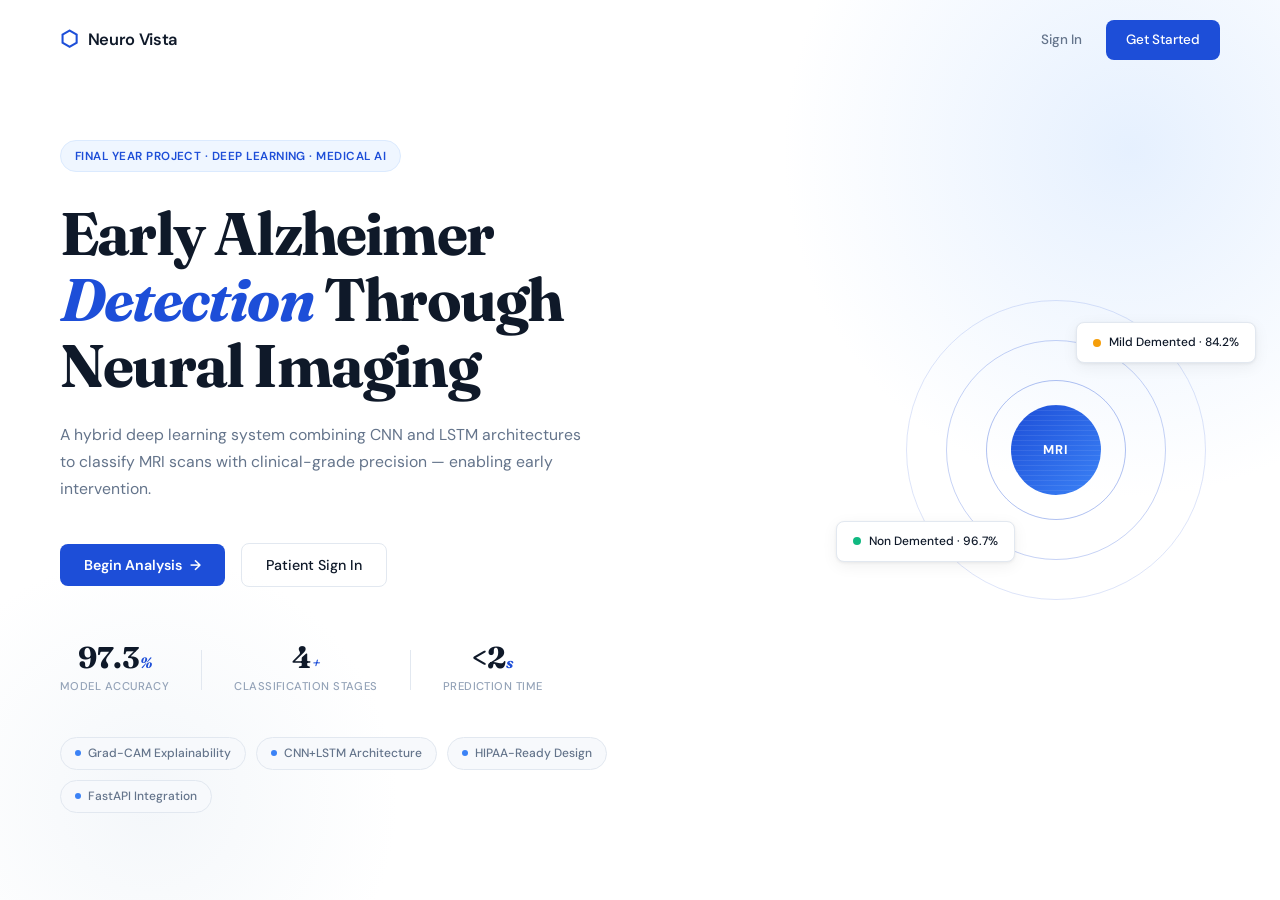
==== index.html @ c8bc23e8 "Initial frontend with all end points mentioned" ====
<!DOCTYPE html>
<html lang="en">
<head>
  <meta charset="UTF-8" />
  <meta name="viewport" content="width=device-width, initial-scale=1.0" />
  <title>Neuro Vista — Alzheimer Detection System</title>
  <link rel="preconnect" href="https://fonts.googleapis.com" />
  <link rel="preconnect" href="https://fonts.gstatic.com" crossorigin />
  <link href="https://fonts.googleapis.com/css2?family=DM+Sans:ital,opsz,wght@0,9..40,300;0,9..40,400;0,9..40,500;0,9..40,600;0,9..40,700;1,9..40,300&family=Fraunces:ital,opsz,wght@0,9..144,300;0,9..144,500;0,9..144,700;1,9..144,300&display=swap" rel="stylesheet" />
  <link rel="stylesheet" href="styles.css" />
</head>
<body>

<!-- ========== LANDING PAGE ========== -->
<div id="page-landing" class="page active">

  <nav class="landing-nav">
    <div class="nav-brand">
      <span class="brand-icon">⬡</span>
      <span class="brand-name">Neuro Vista</span>
    </div>
    <div class="nav-links">
      <a href="#" onclick="showPage('page-login')">Sign In</a>
      <a href="#" class="btn-nav" onclick="showPage('page-register')">Get Started</a>
    </div>
  </nav>

  <main class="landing-hero">
    <div class="hero-badge">Final Year Project · Deep Learning · Medical AI</div>
    <h1 class="hero-title">
      Early Alzheimer<br/>
      <em>Detection</em> Through<br/>
      Neural Imaging
    </h1>
    <p class="hero-subtitle">
      A hybrid deep learning system combining CNN and LSTM architectures<br/>
      to classify MRI scans with clinical-grade precision — enabling early intervention.
    </p>
    <div class="hero-actions">
      <button class="btn-primary" onclick="showPage('page-register')">
        Begin Analysis
        <span class="btn-arrow">→</span>
      </button>
      <button class="btn-ghost" onclick="showPage('page-login')">
        Patient Sign In
      </button>
    </div>

    <div class="hero-stats">
      <div class="stat-card">
        <span class="stat-number">97.3<em>%</em></span>
        <span class="stat-label">Model Accuracy</span>
      </div>
      <div class="stat-divider"></div>
      <div class="stat-card">
        <span class="stat-number">4<em>+</em></span>
        <span class="stat-label">Classification Stages</span>
      </div>
      <div class="stat-divider"></div>
      <div class="stat-card">
        <span class="stat-number">&lt;2<em>s</em></span>
        <span class="stat-label">Prediction Time</span>
      </div>
    </div>

    <div class="hero-features">
      <div class="feature-pill">
        <span class="feature-dot"></span>
        Grad-CAM Explainability
      </div>
      <div class="feature-pill">
        <span class="feature-dot"></span>
        CNN+LSTM Architecture
      </div>
      <div class="feature-pill">
        <span class="feature-dot"></span>
        HIPAA-Ready Design
      </div>
      <div class="feature-pill">
        <span class="feature-dot"></span>
        FastAPI Integration
      </div>
    </div>
  </main>

  <div class="landing-visual">
    <div class="brain-rings">
      <div class="ring ring-1"></div>
      <div class="ring ring-2"></div>
      <div class="ring ring-3"></div>
      <div class="ring-core">
        <div class="scan-lines"></div>
        <span>MRI</span>
      </div>
    </div>
    <div class="floating-card fc-1">
      <span class="fc-dot mild"></span>
      Mild Demented · 84.2%
    </div>
    <div class="floating-card fc-2">
      <span class="fc-dot normal"></span>
      Non Demented · 96.7%
    </div>
  </div>

</div>

<div id="toast" class="toast"></div>

<script src="app.js"></script>
</body>
</html>
---- styles.css ----
/* =====================================================
   Neuro Vista — Alzheimer Detection Dashboard
   styles.css — Complete Stylesheet
   ===================================================== */

/* ---- CSS Variables ---- */
:root {
  --bg: #f0f4f9;
  --surface: #ffffff;
  --surface2: #f7f9fc;
  --border: #e2e8f0;
  --border-light: #f1f5f9;
  --text: #0f1929;
  --text-sub: #64748b;
  --text-muted: #94a3b8;
  --accent: #1d4ed8;
  --accent-light: #3b82f6;
  --accent-bg: #eff6ff;
  --accent-mid: #dbeafe;
  --success: #059669;
  --success-bg: #ecfdf5;
  --warning: #d97706;
  --warning-bg: #fffbeb;
  --danger: #dc2626;
  --danger-bg: #fef2f2;
  --sidebar-w: 260px;
  --topbar-h: 64px;
  --radius: 12px;
  --radius-sm: 8px;
  --radius-lg: 16px;
  --shadow: 0 1px 3px rgba(0,0,0,0.06), 0 4px 16px rgba(0,0,0,0.06);
  --shadow-md: 0 4px 24px rgba(0,0,0,0.10);
  --shadow-lg: 0 8px 40px rgba(29,78,216,0.15);
}

/* ---- Reset & Base ---- */
*, *::before, *::after { box-sizing: border-box; margin: 0; padding: 0; }
html { font-size: 15px; scroll-behavior: smooth; }
body {
  font-family: 'DM Sans', sans-serif;
  background: var(--bg);
  color: var(--text);
  line-height: 1.6;
  min-height: 100vh;
  overflow-x: hidden;
}
a { text-decoration: none; color: inherit; }
input, select, textarea, button { font-family: inherit; }
em { font-family: 'Fraunces', serif; font-style: italic; }

/* ---- Page System ---- */
.page { display: none; min-height: 100vh; }
.page.active { display: flex; }

/* =====================================================
   LANDING PAGE
   ===================================================== */
#page-landing {
  flex-direction: column;
  background: var(--surface);
  position: relative;
  overflow: hidden;
}
#page-landing::before {
  content: '';
  position: absolute;
  top: -200px; right: -200px;
  width: 700px; height: 700px;
  background: radial-gradient(circle, rgba(219,234,254,0.7) 0%, transparent 70%);
  pointer-events: none;
}
#page-landing::after {
  content: '';
  position: absolute;
  bottom: -150px; left: -100px;
  width: 500px; height: 500px;
  background: radial-gradient(circle, rgba(241,245,249,0.8) 0%, transparent 70%);
  pointer-events: none;
}

/* Landing Nav */
.landing-nav {
  display: flex;
  align-items: center;
  justify-content: space-between;
  padding: 20px 60px;
  position: relative;
  z-index: 10;
}
.nav-brand {
  display: flex;
  align-items: center;
  gap: 10px;
  font-size: 1.1rem;
  font-weight: 600;
  letter-spacing: -0.02em;
  cursor: pointer;
}
.brand-icon {
  font-size: 1.4rem;
  color: var(--accent);
}
.brand-name { color: var(--text); }
.nav-links {
  display: flex;
  align-items: center;
  gap: 24px;
}
.nav-links a {
  color: var(--text-sub);
  font-weight: 500;
  font-size: 0.9rem;
  transition: color 0.2s;
}
.nav-links a:hover { color: var(--text); }
.btn-nav {
  background: var(--accent);
  color: white !important;
  padding: 9px 20px;
  border-radius: var(--radius-sm);
  font-weight: 600;
  font-size: 0.85rem;
  transition: background 0.2s, transform 0.1s;
}
.btn-nav:hover { background: #1e40af; transform: translateY(-1px); }

/* Hero Section */
.landing-hero {
  padding: 60px 60px 60px;
  max-width: 680px;
  position: relative;
  z-index: 5;
}
.hero-badge {
  display: inline-flex;
  align-items: center;
  gap: 8px;
  background: var(--accent-bg);
  color: var(--accent);
  border: 1px solid var(--accent-mid);
  padding: 6px 14px;
  border-radius: 100px;
  font-size: 0.78rem;
  font-weight: 600;
  letter-spacing: 0.04em;
  text-transform: uppercase;
  margin-bottom: 28px;
}
.hero-title {
  font-family: 'Fraunces', serif;
  font-size: 4rem;
  font-weight: 700;
  line-height: 1.1;
  letter-spacing: -0.03em;
  color: var(--text);
  margin-bottom: 24px;
}
.hero-title em { color: var(--accent); }
.hero-subtitle {
  font-size: 1.05rem;
  color: var(--text-sub);
  line-height: 1.7;
  margin-bottom: 40px;
  font-weight: 400;
}
.hero-actions {
  display: flex;
  align-items: center;
  gap: 16px;
  margin-bottom: 56px;
}
.btn-primary {
  display: inline-flex;
  align-items: center;
  gap: 8px;
  background: var(--accent);
  color: white;
  padding: 12px 24px;
  border-radius: var(--radius-sm);
  font-weight: 600;
  font-size: 0.95rem;
  border: none;
  cursor: pointer;
  transition: background 0.2s, transform 0.15s, box-shadow 0.2s;
}
.btn-primary:hover {
  background: #1e40af;
  transform: translateY(-2px);
  box-shadow: var(--shadow-lg);
}
.btn-primary.sm { padding: 9px 18px; font-size: 0.85rem; }
.btn-primary.full { width: 100%; justify-content: center; }
.btn-arrow { transition: transform 0.2s; }
.btn-primary:hover .btn-arrow { transform: translateX(3px); }
.btn-ghost {
  display: inline-flex;
  align-items: center;
  gap: 8px;
  background: transparent;
  color: var(--text);
  padding: 12px 24px;
  border-radius: var(--radius-sm);
  font-weight: 500;
  font-size: 0.95rem;
  border: 1.5px solid var(--border);
  cursor: pointer;
  transition: border-color 0.2s, background 0.2s;
}
.btn-ghost:hover { border-color: var(--accent); background: var(--accent-bg); color: var(--accent); }
.btn-ghost.sm { padding: 7px 14px; font-size: 0.82rem; }

/* Hero Stats */
.hero-stats {
  display: flex;
  align-items: center;
  gap: 32px;
  margin-bottom: 40px;
}
.stat-card { text-align: center; }
.stat-number {
  display: block;
  font-family: 'Fraunces', serif;
  font-size: 2rem;
  font-weight: 700;
  color: var(--text);
  line-height: 1;
}
.stat-number em { font-size: 1rem; color: var(--accent); }
.stat-label { font-size: 0.75rem; color: var(--text-muted); font-weight: 500; text-transform: uppercase; letter-spacing: 0.04em; }
.stat-divider { width: 1px; height: 40px; background: var(--border); }

/* Feature Pills */
.hero-features {
  display: flex;
  flex-wrap: wrap;
  gap: 10px;
}
.feature-pill {
  display: inline-flex;
  align-items: center;
  gap: 7px;
  background: var(--surface2);
  border: 1px solid var(--border);
  padding: 6px 14px;
  border-radius: 100px;
  font-size: 0.8rem;
  font-weight: 500;
  color: var(--text-sub);
}
.feature-dot {
  width: 6px; height: 6px;
  border-radius: 50%;
  background: var(--accent-light);
}

/* Hero Visual */
.landing-visual {
  position: absolute;
  right: 5%;
  top: 50%;
  transform: translateY(-50%);
  z-index: 5;
}
.brain-rings {
  position: relative;
  width: 320px;
  height: 320px;
}
.ring {
  position: absolute;
  border-radius: 50%;
  border: 1.5px solid var(--border);
  top: 50%; left: 50%;
  transform: translate(-50%, -50%);
  animation: rotateSlow linear infinite;
}
.ring-1 { width: 300px; height: 300px; animation-duration: 30s; border-color: rgba(29,78,216,0.15); }
.ring-2 { width: 220px; height: 220px; animation-duration: 20s; animation-direction: reverse; border-color: rgba(29,78,216,0.25); }
.ring-3 { width: 140px; height: 140px; animation-duration: 15s; border-color: rgba(29,78,216,0.35); }
.ring-core {
  position: absolute;
  top: 50%; left: 50%;
  transform: translate(-50%, -50%);
  width: 90px; height: 90px;
  background: linear-gradient(135deg, var(--accent) 0%, var(--accent-light) 100%);
  border-radius: 50%;
  display: flex;
  align-items: center;
  justify-content: center;
  color: white;
  font-weight: 700;
  font-size: 0.85rem;
  letter-spacing: 0.06em;
  overflow: hidden;
}
.scan-lines {
  position: absolute;
  inset: 0;
  background: repeating-linear-gradient(0deg, transparent, transparent 4px, rgba(255,255,255,0.08) 4px, rgba(255,255,255,0.08) 5px);
  animation: scanDown 2s linear infinite;
}
.floating-card {
  position: absolute;
  background: var(--surface);
  border: 1px solid var(--border);
  padding: 10px 16px;
  border-radius: var(--radius-sm);
  font-size: 0.8rem;
  font-weight: 500;
  display: flex;
  align-items: center;
  gap: 8px;
  box-shadow: var(--shadow);
  animation: floatCard 4s ease-in-out infinite;
}
.fc-1 { top: 10%; right: -40px; animation-delay: 0s; }
.fc-2 { bottom: 15%; left: -60px; animation-delay: 2s; }
.fc-dot { width: 8px; height: 8px; border-radius: 50%; }
.fc-dot.mild { background: #f59e0b; }
.fc-dot.normal { background: #10b981; }

@keyframes rotateSlow { from { transform: translate(-50%, -50%) rotate(0deg); } to { transform: translate(-50%, -50%) rotate(360deg); } }
@keyframes floatCard { 0%,100% { transform: translateY(0); } 50% { transform: translateY(-8px); } }
@keyframes scanDown { 0% { transform: translateY(-100%); } 100% { transform: translateY(100%); } }

/* =====================================================
   AUTH PAGES
   ===================================================== */
.auth-page { flex-direction: row; }

.auth-left {
  width: 42%;
  background: linear-gradient(145deg, #0f1f4a 0%, #1d4ed8 60%, #3b82f6 100%);
  padding: 24px 48px 48px;
  display: flex;
  flex-direction: column;
  position: relative;
  overflow: hidden;
}
.auth-left::after {
  content: '';
  position: absolute;
  bottom: -100px; right: -100px;
  width: 300px; height: 300px;
  background: rgba(255,255,255,0.05);
  border-radius: 50%;
}
.register-left { background: linear-gradient(145deg, #0f2d40 0%, #0369a1 60%, #0ea5e9 100%); }

.auth-brand {
  display: flex;
  align-items: center;
  gap: 10px;
  color: white;
  font-size: 1rem;
  font-weight: 600;
  cursor: pointer;
  margin-bottom: auto;
}
.auth-brand .brand-icon { opacity: 0.9; }
.auth-tagline {
  padding: 40px 0;
  z-index: 1;
}
.auth-tagline h2 {
  font-family: 'Fraunces', serif;
  font-size: 3rem;
  color: white;
  font-weight: 700;
  line-height: 1.1;
  letter-spacing: -0.03em;
  margin-bottom: 16px;
}
.auth-tagline p { color: rgba(255,255,255,0.7); font-size: 0.95rem; line-height: 1.6; }
.auth-decoration { position: absolute; inset: 0; pointer-events: none; }
.deco-ring {
  position: absolute;
  border-radius: 50%;
  border: 1px solid rgba(255,255,255,0.1);
}
.deco-ring.r1 { width: 400px; height: 400px; top: -100px; right: -150px; }
.deco-ring.r2 { width: 250px; height: 250px; bottom: -50px; left: -80px; }

.auth-right {
  flex: 1;
  background: var(--surface);
  display: flex;
  align-items: center;
  justify-content: center;
  padding: 48px;
}
.auth-form-wrap { width: 100%; max-width: 380px; }
.auth-form-wrap h3 {
  font-family: 'Fraunces', serif;
  font-size: 2rem;
  font-weight: 700;
  margin-bottom: 6px;
  letter-spacing: -0.02em;
}
.auth-sub { color: var(--text-sub); margin-bottom: 32px; font-size: 0.9rem; }

.form-group { margin-bottom: 20px; }
.form-group label {
  display: block;
  font-size: 0.82rem;
  font-weight: 600;
  color: var(--text);
  margin-bottom: 7px;
  text-transform: uppercase;
  letter-spacing: 0.04em;
}
.form-input {
  width: 100%;
  padding: 11px 14px;
  background: var(--surface2);
  border: 1.5px solid var(--border);
  border-radius: var(--radius-sm);
  font-size: 0.9rem;
  color: var(--text);
  transition: border-color 0.2s, box-shadow 0.2s;
  outline: none;
  appearance: none;
}
.form-input:focus {
  border-color: var(--accent);
  box-shadow: 0 0 0 3px rgba(29,78,216,0.1);
  background: var(--surface);
}
.form-input.sm { padding: 8px 12px; font-size: 0.82rem; }
.form-input[rows] { resize: vertical; }

.form-row {
  display: flex;
  align-items: center;
  justify-content: space-between;
  margin-bottom: 20px;
}
.check-label {
  display: flex;
  align-items: center;
  gap: 8px;
  font-size: 0.85rem;
  color: var(--text-sub);
  cursor: pointer;
}
.link-soft { font-size: 0.85rem; color: var(--accent); font-weight: 500; }

.btn-form {
  width: 100%;
  padding: 13px;
  background: var(--accent);
  color: white;
  border: none;
  border-radius: var(--radius-sm);
  font-weight: 600;
  font-size: 0.95rem;
  cursor: pointer;
  transition: background 0.2s, transform 0.15s;
  margin-bottom: 20px;
}
.btn-form:hover { background: #1e40af; transform: translateY(-1px); }

.auth-switch { text-align: center; font-size: 0.85rem; color: var(--text-sub); }
.auth-switch a { color: var(--accent); font-weight: 600; }

/* =====================================================
   DASHBOARD LAYOUT
   ===================================================== */
#page-dashboard { flex-direction: row; }

/* SIDEBAR */
.sidebar {
  width: var(--sidebar-w);
  background: var(--surface);
  border-right: 1px solid var(--border);
  height: 100vh;
  position: sticky;
  top: 0;
  display: flex;
  flex-direction: column;
  flex-shrink: 0;
  transition: transform 0.3s;
  z-index: 100;
  overflow-y: auto;
}
.sidebar-brand {
  display: flex;
  align-items: center;
  gap: 10px;
  padding: 20px 20px 16px;
  font-size: 0.95rem;
  font-weight: 600;
  border-bottom: 1px solid var(--border-light);
  margin-bottom: 8px;
}
.sidebar-nav { padding: 8px 12px; flex: 1; }
.nav-section-label {
  font-size: 0.68rem;
  font-weight: 700;
  text-transform: uppercase;
  letter-spacing: 0.06em;
  color: var(--text-muted);
  padding: 12px 8px 6px;
}
.nav-item {
  display: flex;
  align-items: center;
  gap: 10px;
  padding: 9px 12px;
  border-radius: var(--radius-sm);
  font-size: 0.875rem;
  font-weight: 500;
  color: var(--text-sub);
  transition: background 0.15s, color 0.15s;
  cursor: pointer;
  position: relative;
  margin-bottom: 2px;
}
.nav-item:hover { background: var(--surface2); color: var(--text); }
.nav-item.active {
  background: var(--accent-bg);
  color: var(--accent);
  font-weight: 600;
}
.nav-icon { font-size: 0.9rem; width: 18px; text-align: center; }
.nav-badge {
  margin-left: auto;
  background: var(--accent);
  color: white;
  font-size: 0.62rem;
  font-weight: 700;
  padding: 2px 7px;
  border-radius: 100px;
  text-transform: uppercase;
}
.nav-badge.soon { background: var(--warning); }

.sidebar-footer { padding: 12px; border-top: 1px solid var(--border-light); }
.user-card {
  display: flex;
  align-items: center;
  gap: 10px;
  padding: 10px;
  background: var(--surface2);
  border-radius: var(--radius-sm);
}
.user-avatar {
  width: 34px; height: 34px;
  border-radius: 50%;
  background: linear-gradient(135deg, var(--accent), var(--accent-light));
  color: white;
  font-weight: 700;
  font-size: 0.75rem;
  display: flex;
  align-items: center;
  justify-content: center;
  flex-shrink: 0;
}
.user-info { flex: 1; min-width: 0; }
.user-name { display: block; font-size: 0.82rem; font-weight: 600; }
.user-role { display: block; font-size: 0.72rem; color: var(--text-muted); }
.logout-btn {
  background: none;
  border: none;
  cursor: pointer;
  color: var(--text-muted);
  font-size: 1rem;
  padding: 4px;
  transition: color 0.2s;
}
.logout-btn:hover { color: var(--danger); }

/* MAIN AREA */
.dash-main {
  flex: 1;
  min-width: 0;
  display: flex;
  flex-direction: column;
  overflow: hidden;
}

/* TOP BAR */
.dash-topbar {
  height: var(--topbar-h);
  background: var(--surface);
  border-bottom: 1px solid var(--border);
  display: flex;
  align-items: center;
  justify-content: space-between;
  padding: 0 28px;
  flex-shrink: 0;
  position: sticky;
  top: 0;
  z-index: 50;
}
.topbar-left { display: flex; align-items: center; gap: 16px; }
.sidebar-toggle {
  background: none;
  border: none;
  cursor: pointer;
  font-size: 1.1rem;
  color: var(--text-sub);
  display: none;
  padding: 4px 6px;
}
.breadcrumb {
  font-size: 0.85rem;
  font-weight: 600;
  color: var(--text);
}
.topbar-right { display: flex; align-items: center; gap: 16px; }
.topbar-search {
  display: flex;
  align-items: center;
  gap: 8px;
  background: var(--surface2);
  border: 1px solid var(--border);
  border-radius: var(--radius-sm);
  padding: 7px 14px;
}
.topbar-search input {
  border: none;
  background: none;
  outline: none;
  font-size: 0.82rem;
  color: var(--text);
  width: 200px;
}
.topbar-search span { color: var(--text-muted); font-size: 1rem; }
.topbar-notif {
  position: relative;
  cursor: pointer;
  font-size: 1rem;
  color: var(--text-sub);
}
.notif-dot {
  position: absolute;
  top: -2px; right: -2px;
  width: 7px; height: 7px;
  background: var(--danger);
  border-radius: 50%;
  border: 1.5px solid var(--surface);
}
.topbar-user {
  font-size: 0.82rem;
  font-weight: 600;
  color: var(--text);
  background: var(--accent-bg);
  padding: 6px 14px;
  border-radius: 100px;
  border: 1px solid var(--accent-mid);
  color: var(--accent);
}

/* SECTIONS */
.dash-main { overflow-y: auto; }
.dash-section { display: none; padding: 28px; animation: fadeIn 0.2s ease; }
.dash-section.active { display: block; }

@keyframes fadeIn { from { opacity: 0; transform: translateY(6px); } to { opacity: 1; transform: translateY(0); } }

.section-header {
  display: flex;
  align-items: flex-start;
  justify-content: space-between;
  margin-bottom: 24px;
}
.section-header h2 {
  font-family: 'Fraunces', serif;
  font-size: 1.6rem;
  font-weight: 700;
  letter-spacing: -0.02em;
  margin-bottom: 4px;
}
.section-sub { font-size: 0.875rem; color: var(--text-sub); }
.section-sub.mb { margin-bottom: 24px; }

/* CARD */
.card {
  background: var(--surface);
  border: 1px solid var(--border);
  border-radius: var(--radius-lg);
  padding: 24px;
  box-shadow: var(--shadow);
}
.card-header {
  display: flex;
  align-items: center;
  justify-content: space-between;
  margin-bottom: 16px;
}
.card-header h4 {
  font-size: 0.92rem;
  font-weight: 700;
  letter-spacing: -0.01em;
}

/* Badges */
.badge-green {
  display: inline-flex;
  align-items: center;
  gap: 5px;
  background: var(--success-bg);
  color: var(--success);
  border: 1px solid rgba(5,150,105,0.2);
  font-size: 0.72rem;
  font-weight: 700;
  padding: 3px 10px;
  border-radius: 100px;
  text-transform: uppercase;
  letter-spacing: 0.04em;
}
.badge-amber {
  display: inline-flex;
  align-items: center;
  gap: 5px;
  background: var(--warning-bg);
  color: var(--warning);
  border: 1px solid rgba(217,119,6,0.2);
  font-size: 0.72rem;
  font-weight: 700;
  padding: 3px 10px;
  border-radius: 100px;
  text-transform: uppercase;
  letter-spacing: 0.04em;
}
.badge-amber.coming { margin-left: auto; }

/* =====================================================
   DASHBOARD HOME
   ===================================================== */
.stats-grid {
  display: grid;
  grid-template-columns: repeat(4, 1fr);
  gap: 16px;
  margin-bottom: 24px;
}
.stat-widget {
  background: var(--surface);
  border: 1px solid var(--border);
  border-radius: var(--radius);
  padding: 20px;
  box-shadow: var(--shadow);
}
.stat-widget-top {
  display: flex;
  align-items: center;
  justify-content: space-between;
  margin-bottom: 12px;
}
.stat-widget-icon {
  width: 36px; height: 36px;
  border-radius: var(--radius-sm);
  display: flex;
  align-items: center;
  justify-content: center;
  font-size: 1rem;
}
.stat-widget-icon.blue { background: var(--accent-bg); color: var(--accent); }
.stat-widget-icon.red { background: #fef2f2; color: var(--danger); }
.stat-widget-icon.green { background: var(--success-bg); color: var(--success); }
.stat-widget-icon.amber { background: var(--warning-bg); color: var(--warning); }
.stat-widget-trend {
  font-size: 0.72rem;
  font-weight: 700;
  padding: 2px 8px;
  border-radius: 100px;
}
.stat-widget-trend.up { background: var(--success-bg); color: var(--success); }
.stat-widget-trend.stable { background: var(--accent-bg); color: var(--accent); }
.stat-widget-trend.down { background: var(--warning-bg); color: var(--warning); }
.stat-widget-num {
  font-family: 'Fraunces', serif;
  font-size: 1.9rem;
  font-weight: 700;
  letter-spacing: -0.03em;
  line-height: 1;
  margin-bottom: 4px;
}
.stat-widget-label { font-size: 0.78rem; color: var(--text-muted); font-weight: 500; }

.home-grid {
  display: grid;
  grid-template-columns: 1fr 1fr;
  gap: 20px;
}

/* Recent Scans List */
.scan-list { display: flex; flex-direction: column; gap: 4px; }
.scan-row {
  display: flex;
  align-items: center;
  gap: 14px;
  padding: 10px;
  border-radius: var(--radius-sm);
  transition: background 0.15s;
}
.scan-row:hover { background: var(--surface2); }
.scan-thumb {
  width: 40px; height: 40px;
  border-radius: var(--radius-sm);
  display: flex;
  align-items: center;
  justify-content: center;
  font-size: 0.65rem;
  font-weight: 700;
  letter-spacing: 0.05em;
  flex-shrink: 0;
}
.mild-thumb { background: #fef3c7; color: #92400e; }
.normal-thumb { background: var(--success-bg); color: #065f46; }
.mod-thumb { background: var(--danger-bg); color: #991b1b; }
.scan-info { flex: 1; }
.scan-patient { display: block; font-size: 0.82rem; font-weight: 600; }
.scan-date { font-size: 0.73rem; color: var(--text-muted); }
.prediction-tag {
  font-size: 0.72rem;
  font-weight: 700;
  padding: 3px 10px;
  border-radius: 100px;
}
.prediction-tag.mild { background: #fef3c7; color: #92400e; }
.prediction-tag.normal { background: var(--success-bg); color: #065f46; }
.prediction-tag.moderate { background: var(--danger-bg); color: #991b1b; }

/* Model Info Card */
.model-stats { margin-bottom: 20px; }
.model-row {
  display: flex;
  align-items: center;
  justify-content: space-between;
  padding: 8px 0;
  border-bottom: 1px solid var(--border-light);
  font-size: 0.82rem;
}
.model-row:last-child { border: none; }
.model-label { color: var(--text-sub); }
.model-val { font-weight: 600; color: var(--text); }
.confidence-bar-section { margin-top: 16px; }
.conf-label {
  display: flex;
  justify-content: space-between;
  font-size: 0.75rem;
  color: var(--text-sub);
  margin-bottom: 4px;
}
.conf-bar {
  height: 5px;
  background: var(--border);
  border-radius: 100px;
  margin-bottom: 10px;
  overflow: hidden;
}
.conf-fill { height: 100%; border-radius: 100px; transition: width 1s ease; }
.normal-fill { background: var(--success); }
.mild-fill { background: #f59e0b; }
.vmild-fill { background: var(--accent-light); }
.mod-fill { background: var(--danger); }

/* =====================================================
   UPLOAD SECTION
   ===================================================== */
.upload-layout {
  display: grid;
  grid-template-columns: 1fr 340px;
  gap: 20px;
}
.upload-card { padding: 0; overflow: hidden; }
.drop-zone {
  border: 2px dashed var(--border);
  border-radius: var(--radius-lg);
  padding: 60px 40px;
  text-align: center;
  transition: border-color 0.2s, background 0.2s;
  cursor: pointer;
}
.drop-zone:hover { border-color: var(--accent); background: var(--accent-bg); }
.drop-icon { font-size: 2.5rem; color: var(--accent); margin-bottom: 16px; display: block; }
.drop-zone h4 { font-size: 1.1rem; font-weight: 700; margin-bottom: 8px; }
.drop-zone p { color: var(--text-sub); font-size: 0.875rem; margin-bottom: 6px; }
.drop-formats { font-size: 0.75rem; color: var(--text-muted); margin-bottom: 20px !important; }

.upload-preview { padding: 24px; }
.preview-header { display: flex; align-items: center; justify-content: space-between; margin-bottom: 16px; }
.preview-header h4 { font-size: 0.9rem; font-weight: 700; }
.preview-img-wrap {
  position: relative;
  border-radius: var(--radius);
  overflow: hidden;
  background: #0f1929;
  max-height: 360px;
}
#previewImg { width: 100%; display: block; opacity: 0.85; }
.preview-overlay {
  position: absolute;
  bottom: 0; left: 0; right: 0;
  background: linear-gradient(transparent, rgba(0,0,0,0.7));
  padding: 16px;
  color: white;
  font-size: 0.72rem;
  font-weight: 700;
  letter-spacing: 0.08em;
  text-transform: uppercase;
}
.preview-meta {
  margin-top: 12px;
  font-size: 0.78rem;
  color: var(--text-sub);
  padding: 10px;
  background: var(--surface2);
  border-radius: var(--radius-sm);
}

.upload-sidebar { display: flex; flex-direction: column; gap: 16px; }
.scan-settings h4 { font-size: 0.92rem; font-weight: 700; margin-bottom: 16px; }
.upload-note {
  text-align: center;
  font-size: 0.72rem;
  color: var(--text-muted);
  margin-top: 12px;
  line-height: 1.5;
}
.api-note {
  background: #f8faff;
  border-color: var(--accent-mid);
  padding: 16px 20px;
}
.api-note.mt { margin-top: 20px; }
.api-tag {
  font-size: 0.68rem;
  font-weight: 700;
  text-transform: uppercase;
  letter-spacing: 0.06em;
  color: var(--accent);
  margin-bottom: 6px;
}
.api-note code {
  display: block;
  font-size: 0.82rem;
  color: var(--accent);
  background: var(--accent-bg);
  padding: 6px 10px;
  border-radius: 6px;
  margin-bottom: 10px;
  font-family: 'Courier New', monospace;
}
.api-note p { font-size: 0.78rem; color: var(--text-sub); line-height: 1.5; }

/* =====================================================
   RESULTS SECTION
   ===================================================== */
.results-grid {
  display: grid;
  grid-template-columns: 1fr 380px;
  gap: 20px;
}
.result-scan-wrap { display: grid; grid-template-columns: 1fr 1fr; gap: 16px; }
.result-scan-placeholder {
  background: #0a0f1e;
  border-radius: var(--radius);
  aspect-ratio: 1;
  display: flex;
  align-items: center;
  justify-content: center;
  overflow: hidden;
  position: relative;
}
.scan-animation {
  text-align: center;
  color: rgba(255,255,255,0.7);
  position: relative;
  z-index: 2;
}
.scan-animation span { display: block; font-size: 0.7rem; font-weight: 700; letter-spacing: 0.1em; text-transform: uppercase; }
.scan-animation .scan-id { color: rgba(255,255,255,0.4); font-size: 0.62rem; margin-top: 4px; }
.result-scan-placeholder::before {
  content: '';
  position: absolute;
  inset: 0;
  background:
    repeating-linear-gradient(0deg, transparent, transparent 10px, rgba(29,78,216,0.05) 10px, rgba(29,78,216,0.05) 11px),
    repeating-linear-gradient(90deg, transparent, transparent 10px, rgba(29,78,216,0.03) 10px, rgba(29,78,216,0.03) 11px);
  animation: scanDown 3s linear infinite;
}
.heatmap-placeholder {
  background: #1a0f1e;
  border-radius: var(--radius);
  aspect-ratio: 1;
  overflow: hidden;
  position: relative;
  display: flex;
  flex-direction: column;
}
.heatmap-label {
  font-size: 0.68rem;
  font-weight: 700;
  color: rgba(255,255,255,0.5);
  text-transform: uppercase;
  letter-spacing: 0.07em;
  padding: 12px 14px 0;
}
.heatmap-visual {
  flex: 1;
  position: relative;
  display: flex;
  align-items: center;
  justify-content: center;
}
.heat-spot {
  position: absolute;
  border-radius: 50%;
  filter: blur(24px);
  animation: pulse 3s ease-in-out infinite;
}
.heat-spot.s1 { width: 100px; height: 100px; background: rgba(239,68,68,0.6); top: 20%; left: 20%; animation-delay: 0s; }
.heat-spot.s2 { width: 70px; height: 70px; background: rgba(245,158,11,0.5); top: 30%; right: 25%; animation-delay: 1s; }
.heat-spot.s3 { width: 50px; height: 50px; background: rgba(29,78,216,0.4); bottom: 25%; left: 40%; animation-delay: 2s; }
.heatmap-note {
  position: absolute;
  bottom: 12px;
  font-size: 0.62rem;
  font-weight: 600;
  color: rgba(255,255,255,0.4);
  text-transform: uppercase;
  letter-spacing: 0.05em;
}
@keyframes pulse { 0%,100% { opacity: 0.7; transform: scale(1); } 50% { opacity: 1; transform: scale(1.15); } }

.result-prediction { display: flex; flex-direction: column; gap: 20px; }
.prediction-badge {
  display: flex;
  align-items: center;
  gap: 10px;
  padding: 14px 18px;
  border-radius: var(--radius);
  font-weight: 700;
  font-size: 1.05rem;
}
.prediction-badge.mild { background: #fef3c7; color: #92400e; border: 1.5px solid #fcd34d; }
.pred-icon { font-size: 1.2rem; }

.pred-confidence { display: flex; flex-direction: column; align-items: center; }
.conf-circle { position: relative; width: 120px; height: 120px; margin-bottom: 8px; }
.conf-circle svg { width: 100%; height: 100%; }
.conf-text {
  position: absolute;
  top: 50%; left: 50%;
  transform: translate(-50%, -50%);
  text-align: center;
}
.conf-num { font-family: 'Fraunces', serif; font-size: 1.8rem; font-weight: 700; line-height: 1; }
.conf-unit { font-size: 0.8rem; color: var(--text-sub); }
.conf-label-main { font-size: 0.78rem; color: var(--text-muted); font-weight: 600; text-transform: uppercase; letter-spacing: 0.04em; }

.all-classes h5 { font-size: 0.78rem; font-weight: 700; text-transform: uppercase; letter-spacing: 0.04em; color: var(--text-muted); margin-bottom: 10px; }
.class-row {
  display: flex;
  align-items: center;
  gap: 8px;
  padding: 5px 8px;
  border-radius: 6px;
  margin-bottom: 4px;
}
.class-row.highlight { background: #fef3c7; }
.class-name { font-size: 0.78rem; font-weight: 500; min-width: 110px; }
.class-bar-wrap { flex: 1; height: 5px; background: var(--border); border-radius: 100px; overflow: hidden; }
.class-bar { height: 100%; background: var(--border); border-radius: 100px; transition: width 0.8s ease; }
.class-bar.vmild { background: var(--accent-light); }
.class-bar.mild-bar { background: #f59e0b; }
.class-bar.mod-bar { background: var(--danger); }
.class-pct { font-size: 0.75rem; font-weight: 700; min-width: 38px; text-align: right; color: var(--text-sub); }

.result-meta { border-top: 1px solid var(--border-light); padding-top: 14px; }
.meta-row {
  display: flex;
  justify-content: space-between;
  font-size: 0.78rem;
  padding: 5px 0;
  border-bottom: 1px solid var(--border-light);
}
.meta-row:last-child { border: none; }
.meta-row span:first-child { color: var(--text-sub); }
.meta-row span:last-child { font-weight: 600; }

.result-actions { display: flex; gap: 10px; }

/* =====================================================
   HISTORY SECTION
   ===================================================== */
.history-card { padding: 0; overflow: hidden; }
.history-table-wrap { overflow-x: auto; }
.history-table { width: 100%; border-collapse: collapse; }
.history-table th {
  padding: 14px 20px;
  text-align: left;
  font-size: 0.72rem;
  font-weight: 700;
  text-transform: uppercase;
  letter-spacing: 0.05em;
  color: var(--text-muted);
  border-bottom: 1px solid var(--border);
  background: var(--surface2);
}
.history-table td {
  padding: 12px 20px;
  font-size: 0.85rem;
  border-bottom: 1px solid var(--border-light);
  color: var(--text);
  vertical-align: middle;
}
.history-table tr:last-child td { border-bottom: none; }
.history-table tr:hover td { background: var(--surface2); }
.hist-thumb {
  width: 36px; height: 36px;
  border-radius: 6px;
  display: flex;
  align-items: center;
  justify-content: center;
  font-size: 0.6rem;
  font-weight: 700;
  letter-spacing: 0.04em;
}
.table-footer {
  display: flex;
  align-items: center;
  justify-content: space-between;
  padding: 14px 20px;
  border-top: 1px solid var(--border);
  background: var(--surface2);
  font-size: 0.8rem;
  color: var(--text-sub);
}
.pagination { display: flex; gap: 4px; }
.page-btn {
  width: 32px; height: 32px;
  border: 1px solid var(--border);
  background: var(--surface);
  border-radius: 6px;
  font-size: 0.82rem;
  cursor: pointer;
  display: flex;
  align-items: center;
  justify-content: center;
  transition: background 0.15s;
}
.page-btn:hover, .page-btn.active { background: var(--accent); color: white; border-color: var(--accent); }
.history-filters { display: flex; gap: 10px; align-items: center; }
.view-btn {
  font-size: 0.75rem;
  color: var(--accent);
  font-weight: 600;
  background: var(--accent-bg);
  border: none;
  padding: 4px 10px;
  border-radius: 100px;
  cursor: pointer;
  transition: background 0.15s;
}
.view-btn:hover { background: var(--accent-mid); }

/* =====================================================
   CHATBOT SECTION
   ===================================================== */
.chat-card { padding: 0; overflow: hidden; }
.chat-header {
  display: flex;
  align-items: center;
  gap: 12px;
  padding: 16px 20px;
  border-bottom: 1px solid var(--border);
  background: var(--surface2);
}
.chat-avatar {
  width: 38px; height: 38px;
  border-radius: 50%;
  background: linear-gradient(135deg, var(--accent), #7c3aed);
  color: white;
  font-weight: 700;
  font-size: 0.9rem;
  display: flex;
  align-items: center;
  justify-content: center;
}
.chat-name { font-weight: 700; font-size: 0.9rem; }
.chat-status { font-size: 0.72rem; color: var(--success); }
.chat-model-tag {
  margin-left: auto;
  font-size: 0.68rem;
  font-weight: 700;
  text-transform: uppercase;
  letter-spacing: 0.05em;
  color: var(--text-muted);
  background: var(--border-light);
  padding: 4px 10px;
  border-radius: 100px;
}
.chat-messages {
  padding: 20px;
  min-height: 360px;
  max-height: 420px;
  overflow-y: auto;
  display: flex;
  flex-direction: column;
  gap: 16px;
}
.chat-msg {
  display: flex;
  gap: 10px;
  align-items: flex-end;
  max-width: 80%;
}
.chat-msg.user { align-self: flex-end; flex-direction: row-reverse; }
.msg-avatar {
  width: 30px; height: 30px;
  border-radius: 50%;
  background: linear-gradient(135deg, var(--accent), #7c3aed);
  color: white;
  font-size: 0.72rem;
  font-weight: 700;
  display: flex;
  align-items: center;
  justify-content: center;
  flex-shrink: 0;
}
.msg-bubble {
  padding: 12px 16px;
  border-radius: 16px;
  font-size: 0.875rem;
  line-height: 1.6;
}
.chat-msg.bot .msg-bubble {
  background: var(--surface2);
  border: 1px solid var(--border);
  border-bottom-left-radius: 4px;
  color: var(--text);
}
.chat-msg.user .msg-bubble {
  background: var(--accent);
  color: white;
  border-bottom-right-radius: 4px;
}
.typing-dots { display: flex; gap: 4px; align-items: center; padding: 14px 18px !important; }
.typing-dots span {
  width: 7px; height: 7px;
  border-radius: 50%;
  background: var(--text-muted);
  animation: typingBounce 1.2s ease-in-out infinite;
}
.typing-dots span:nth-child(2) { animation-delay: 0.2s; }
.typing-dots span:nth-child(3) { animation-delay: 0.4s; }
@keyframes typingBounce { 0%,60%,100% { transform: translateY(0); opacity: 0.4; } 30% { transform: translateY(-6px); opacity: 1; } }

.chat-input-area {
  display: flex;
  gap: 10px;
  padding: 16px 20px;
  border-top: 1px solid var(--border);
}
.chat-input {
  flex: 1;
  padding: 10px 16px;
  background: var(--surface2);
  border: 1.5px solid var(--border);
  border-radius: 100px;
  font-size: 0.875rem;
  outline: none;
  transition: border-color 0.2s;
}
.chat-input:focus { border-color: var(--accent); }
.chat-send {
  width: 40px; height: 40px;
  background: var(--accent);
  color: white;
  border: none;
  border-radius: 50%;
  cursor: pointer;
  font-size: 1rem;
  display: flex;
  align-items: center;
  justify-content: center;
  flex-shrink: 0;
  transition: background 0.2s;
}
.chat-send:hover { background: #1e40af; }
.chat-suggestions {
  display: flex;
  gap: 8px;
  padding: 0 20px 16px;
  flex-wrap: wrap;
}
.chat-chip {
  background: var(--surface2);
  border: 1px solid var(--border);
  padding: 6px 14px;
  border-radius: 100px;
  font-size: 0.78rem;
  font-weight: 500;
  cursor: pointer;
  color: var(--text-sub);
  transition: background 0.15s, border-color 0.15s, color 0.15s;
}
.chat-chip:hover { background: var(--accent-bg); border-color: var(--accent-mid); color: var(--accent); }

/* =====================================================
   RECOMMENDATIONS SECTION
   ===================================================== */
.rec-alert {
  display: flex;
  align-items: flex-start;
  gap: 14px;
  background: #fffbeb;
  border: 1.5px solid #fcd34d;
  border-radius: var(--radius);
  padding: 16px 20px;
  margin-bottom: 24px;
  font-size: 0.875rem;
}
.alert-icon { font-size: 1.2rem; color: var(--warning); flex-shrink: 0; }
.rec-alert strong { display: block; font-weight: 700; margin-bottom: 4px; }
.rec-alert p { color: var(--text-sub); font-size: 0.82rem; }
.rec-grid {
  display: grid;
  grid-template-columns: repeat(3, 1fr);
  gap: 16px;
}
.rec-card {
  background: var(--surface);
  border: 1px solid var(--border);
  border-radius: var(--radius);
  padding: 20px;
  box-shadow: var(--shadow);
  transition: transform 0.2s, box-shadow 0.2s;
}
.rec-card:hover { transform: translateY(-3px); box-shadow: var(--shadow-md); }
.rec-card.urgent { border-top: 3px solid var(--danger); }
.rec-icon { font-size: 1.4rem; color: var(--accent); margin-bottom: 12px; display: block; }
.rec-card h4 { font-size: 0.9rem; font-weight: 700; margin-bottom: 8px; }
.rec-card p { font-size: 0.82rem; color: var(--text-sub); line-height: 1.6; margin-bottom: 14px; }
.rec-priority {
  font-size: 0.7rem;
  font-weight: 700;
  padding: 3px 10px;
  border-radius: 100px;
  text-transform: uppercase;
  letter-spacing: 0.04em;
  display: inline-block;
}
.rec-priority.high { background: var(--danger-bg); color: var(--danger); }
.rec-priority.medium { background: var(--warning-bg); color: var(--warning); }
.rec-priority.standard { background: var(--accent-bg); color: var(--accent); }

/* =====================================================
   PATIENT MONITORING
   ===================================================== */
.coming-soon-banner {
  text-align: center;
  padding: 40px;
  background: var(--surface);
  border: 2px dashed var(--border);
  border-radius: var(--radius-lg);
  margin-bottom: 24px;
}
.cs-icon { font-size: 2rem; color: var(--text-muted); margin-bottom: 12px; display: block; }
.coming-soon-banner h3 { font-size: 1.1rem; font-weight: 700; margin-bottom: 8px; }
.coming-soon-banner p { font-size: 0.875rem; color: var(--text-sub); max-width: 480px; margin: 0 auto; }

.monitor-placeholders { display: grid; grid-template-columns: 1fr 1fr 300px; gap: 16px; }
.monitor-chart-ph h4 { font-size: 0.88rem; font-weight: 700; }
.chart-ph-header {
  display: flex; align-items: center; justify-content: space-between;
  margin-bottom: 16px;
}
.ph-label {
  font-size: 0.68rem;
  font-weight: 700;
  text-transform: uppercase;
  letter-spacing: 0.05em;
  color: var(--text-muted);
  background: var(--surface2);
  padding: 3px 8px;
  border-radius: 100px;
}
.chart-area { height: 120px; display: flex; align-items: flex-end; gap: 8px; }
.chart-bars { display: flex; align-items: flex-end; gap: 10px; height: 100%; flex: 1; }
.chart-bar-ph {
  flex: 1;
  background: var(--accent-bg);
  border: 1.5px solid var(--accent-mid);
  border-radius: 4px 4px 0 0;
  display: flex;
  align-items: flex-end;
  justify-content: center;
  padding-bottom: 4px;
  position: relative;
}
.chart-bar-ph span { font-size: 0.62rem; color: var(--text-muted); }
.chart-area.line-chart { align-items: center; padding: 8px 0; }
.chart-area.line-chart svg { width: 100%; height: 100%; }

.monitor-stats-ph h4 { font-size: 0.88rem; font-weight: 700; margin-bottom: 14px; }
.monitor-stat-rows { display: flex; flex-direction: column; gap: 4px; margin-bottom: 16px; }
.monitor-stat-row {
  display: flex;
  justify-content: space-between;
  font-size: 0.82rem;
  padding: 8px;
  border-radius: 6px;
  background: var(--surface2);
}
.monitor-stat-row.ph-blur { opacity: 0.4; filter: blur(2px); user-select: none; }
.integration-note {
  font-size: 0.72rem;
  color: var(--text-muted);
  text-align: center;
  padding: 10px;
  background: var(--surface2);
  border-radius: var(--radius-sm);
  border: 1px dashed var(--border);
}

/* =====================================================
   FEEDBACK SECTION
   ===================================================== */
.feedback-layout { display: grid; grid-template-columns: 1fr 340px; gap: 20px; }
.feedback-card h4 { font-size: 1rem; font-weight: 700; margin-bottom: 4px; }
.star-rating { display: flex; gap: 4px; }
.star {
  font-size: 1.6rem;
  color: var(--border);
  cursor: pointer;
  transition: color 0.15s;
}
.star.active { color: #f59e0b; }
.accuracy-btns { display: flex; gap: 8px; flex-wrap: wrap; }
.acc-btn {
  padding: 8px 16px;
  border: 1.5px solid var(--border);
  background: var(--surface2);
  border-radius: var(--radius-sm);
  font-size: 0.82rem;
  font-weight: 500;
  cursor: pointer;
  transition: all 0.2s;
  color: var(--text-sub);
}
.acc-btn.selected { border-color: var(--accent); background: var(--accent-bg); color: var(--accent); }
.acc-btn:hover { border-color: var(--accent); }

.feedback-side { display: flex; flex-direction: column; gap: 16px; }
.feedback-stats h4 { font-size: 0.9rem; font-weight: 700; margin-bottom: 16px; }
.feedback-avg { display: flex; align-items: center; gap: 14px; margin-bottom: 16px; }
.feedback-score {
  font-family: 'Fraunces', serif;
  font-size: 2.4rem;
  font-weight: 700;
  line-height: 1;
}
.star-display { color: #f59e0b; font-size: 0.9rem; margin-bottom: 4px; }
.feedback-avg span { font-size: 0.75rem; color: var(--text-muted); }
.feedback-bars { display: flex; flex-direction: column; gap: 6px; }
.fb-row { display: flex; align-items: center; gap: 8px; font-size: 0.75rem; color: var(--text-sub); }
.fb-bar-wrap { flex: 1; height: 6px; background: var(--border); border-radius: 100px; overflow: hidden; }
.fb-bar { height: 100%; background: #f59e0b; border-radius: 100px; }
.feedback-quote { background: var(--surface2); }
.quote-stars { color: #f59e0b; font-size: 0.82rem; margin-bottom: 10px; }
.feedback-quote p { font-size: 0.82rem; font-style: italic; color: var(--text-sub); line-height: 1.6; margin-bottom: 10px; }
.quote-author { font-size: 0.75rem; color: var(--text-muted); font-weight: 600; }

/* =====================================================
   TOAST
   ===================================================== */
.toast {
  position: fixed;
  bottom: 28px;
  right: 28px;
  background: var(--text);
  color: white;
  padding: 12px 20px;
  border-radius: var(--radius-sm);
  font-size: 0.85rem;
  font-weight: 500;
  z-index: 9999;
  transform: translateY(100px);
  opacity: 0;
  transition: transform 0.3s, opacity 0.3s;
  pointer-events: none;
}
.toast.show { transform: translateY(0); opacity: 1; }

/* =====================================================
   RESPONSIVE
   ===================================================== */
@media (max-width: 1100px) {
  .stats-grid { grid-template-columns: repeat(2, 1fr); }
  .home-grid { grid-template-columns: 1fr; }
  .results-grid { grid-template-columns: 1fr; }
  .rec-grid { grid-template-columns: repeat(2, 1fr); }
  .monitor-placeholders { grid-template-columns: 1fr 1fr; }
  .monitor-stats-ph { grid-column: span 2; }
  .upload-layout { grid-template-columns: 1fr; }
  .feedback-layout { grid-template-columns: 1fr; }
}

@media (max-width: 900px) {
  .sidebar { position: fixed; transform: translateX(-100%); }
  .sidebar.open { transform: translateX(0); }
  .sidebar-toggle { display: block !important; }
  .hero-title { font-size: 2.8rem; }
  .landing-visual { display: none; }
  .landing-nav { padding: 16px 24px; }
  .landing-hero { padding: 40px 24px; }
}

@media (max-width: 640px) {
  .stats-grid { grid-template-columns: 1fr 1fr; }
  .rec-grid { grid-template-columns: 1fr; }
  .hero-stats { flex-wrap: wrap; gap: 20px; }
  .stat-divider { display: none; }
  .auth-left { display: none; }
  .auth-right { padding: 32px 24px; }
  .topbar-search { display: none; }
  .dash-section { padding: 18px; }
}

/* --- LOADER --- */
.loader {
  width: 14px;
  height: 14px;
  border: 2px solid rgba(255,255,255,0.3);
  border-top-color: #fff;
  border-radius: 50%;
  display: inline-block;
  animation: spin 0.8s linear infinite;
  margin-right: 8px;
}
@keyframes spin { to { transform: rotate(360deg); } }
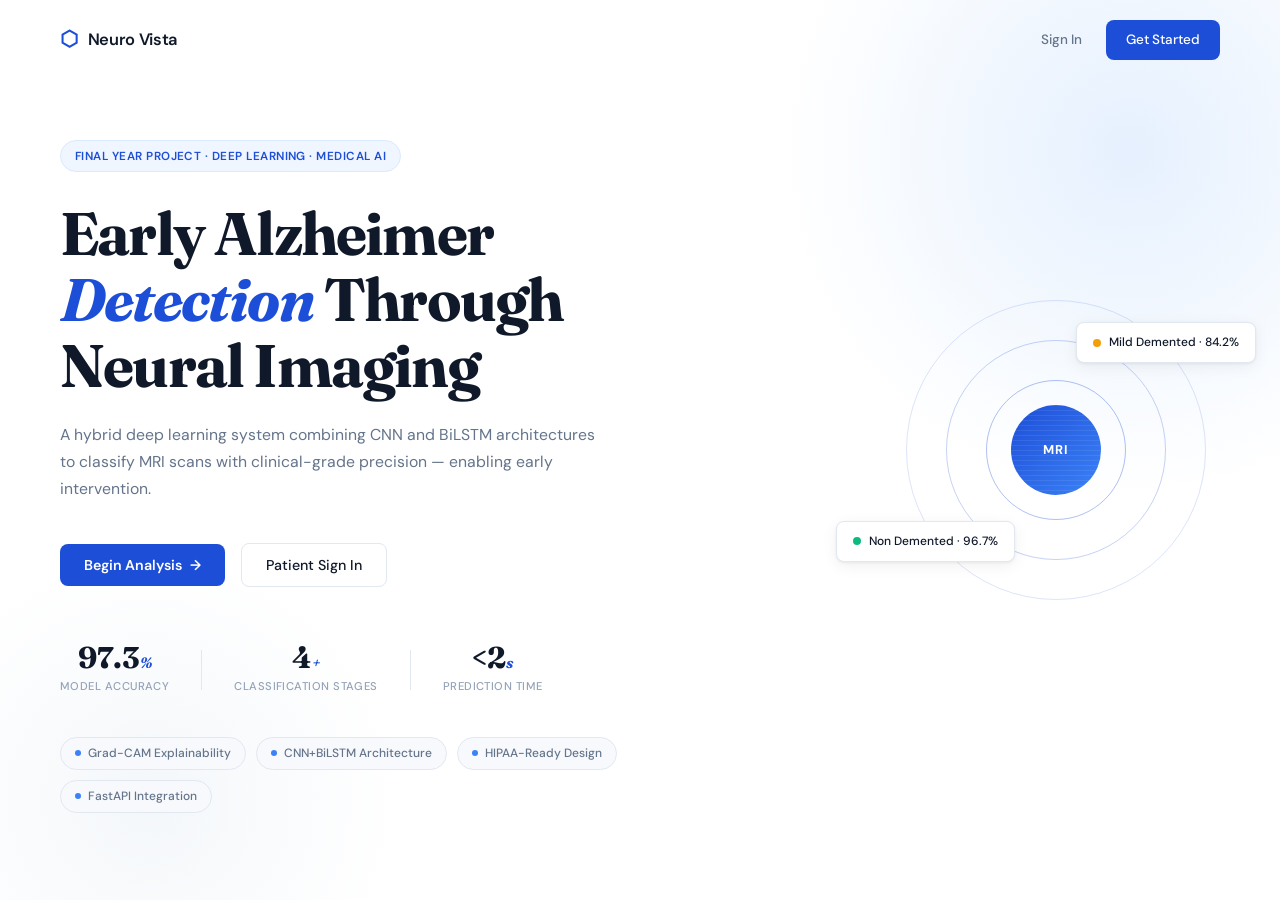
==== commit 8eda64af: "P1 Final Module Implemnetation" ====
--- a/index.html
+++ b/index.html
@@ -33,7 +33,7 @@
       Neural Imaging
     </h1>
     <p class="hero-subtitle">
-      A hybrid deep learning system combining CNN and LSTM architectures<br/>
+      A hybrid deep learning system combining CNN and BiLSTM architectures<br/>
       to classify MRI scans with clinical-grade precision — enabling early intervention.
     </p>
     <div class="hero-actions">
@@ -70,7 +70,7 @@
       </div>
       <div class="feature-pill">
         <span class="feature-dot"></span>
-        CNN+LSTM Architecture
+        CNN+BiLSTM Architecture
       </div>
       <div class="feature-pill">
         <span class="feature-dot"></span>
--- a/styles.css
+++ b/styles.css
@@ -921,6 +921,7 @@
   line-height: 1.5;
 }
 .api-note {
+  display: none !important; /* Hidden for video recording */
   background: #f8faff;
   border-color: var(--accent-mid);
   padding: 16px 20px;
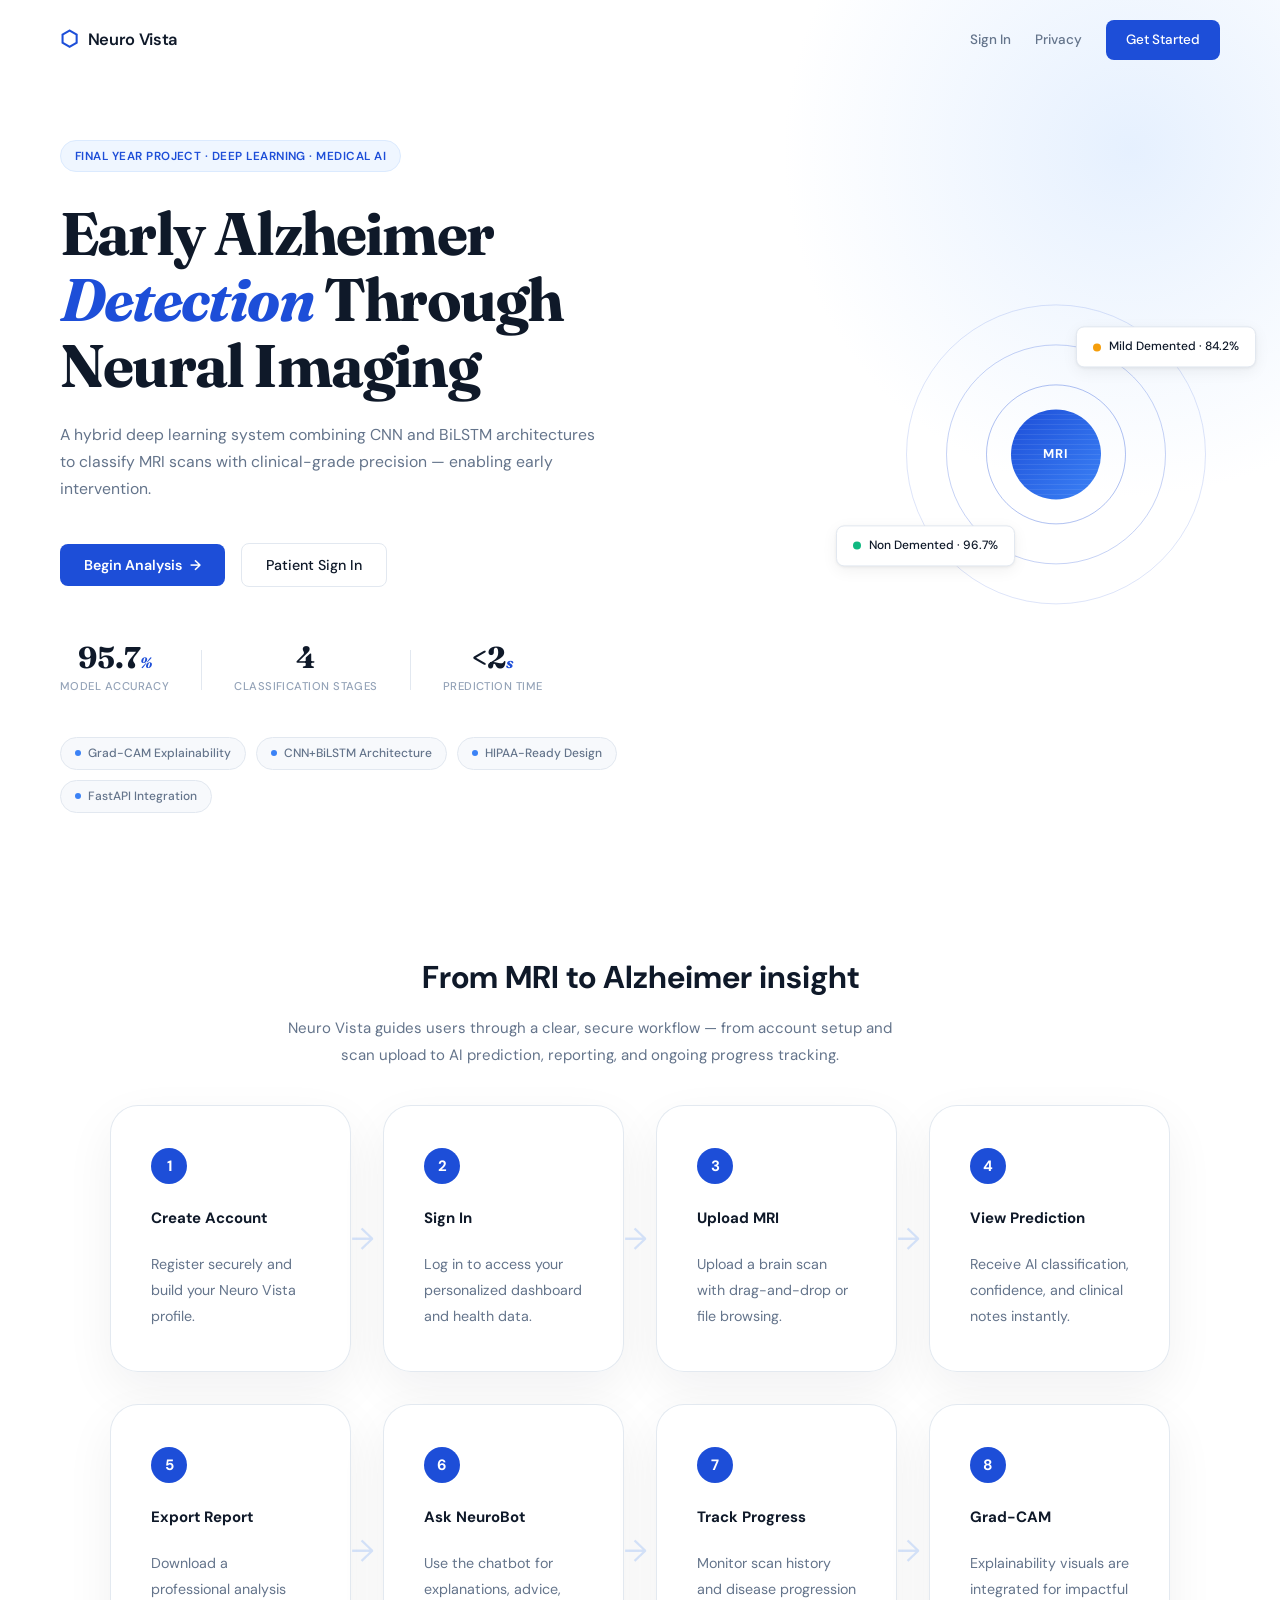
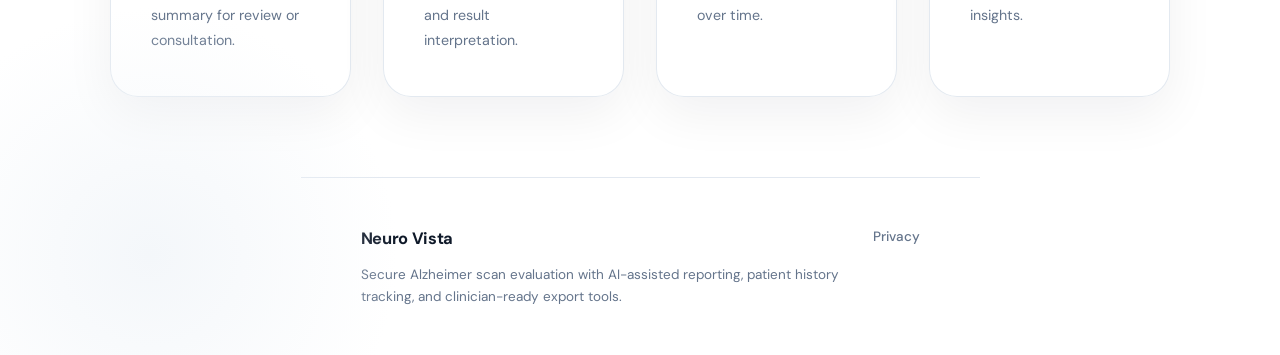
==== commit f0f8b1d2: "P1 final modules completed! with proper authentication" ====
--- a/index.html
+++ b/index.html
@@ -21,6 +21,7 @@
     </div>
     <div class="nav-links">
       <a href="#" onclick="showPage('page-login')">Sign In</a>
+      <a href="privacy.html" target="_blank">Privacy</a>
       <a href="#" class="btn-nav" onclick="showPage('page-register')">Get Started</a>
     </div>
   </nav>
@@ -48,12 +49,12 @@
 
     <div class="hero-stats">
       <div class="stat-card">
-        <span class="stat-number">97.3<em>%</em></span>
+        <span class="stat-number">95.7<em>%</em></span>
         <span class="stat-label">Model Accuracy</span>
       </div>
       <div class="stat-divider"></div>
       <div class="stat-card">
-        <span class="stat-number">4<em>+</em></span>
+        <span class="stat-number">4<em></em></span>
         <span class="stat-label">Classification Stages</span>
       </div>
       <div class="stat-divider"></div>
@@ -83,6 +84,55 @@
     </div>
   </main>
 
+  <section class="flow-section">
+    <div class="flow-header flow-header-centered">
+      <h2>From MRI to Alzheimer insight</h2>
+      <p>Neuro Vista guides users through a clear, secure workflow — from account setup and scan upload to AI prediction, reporting, and ongoing progress tracking.</p>
+    </div>
+    <div class="flow-grid">
+      <div class="flow-step">
+        <span class="flow-step-badge">1</span>
+        <h3>Create Account</h3>
+        <p>Register securely and build your Neuro Vista profile.</p>
+      </div>
+      <div class="flow-step">
+        <span class="flow-step-badge">2</span>
+        <h3>Sign In</h3>
+        <p>Log in to access your personalized dashboard and health data.</p>
+      </div>
+      <div class="flow-step">
+        <span class="flow-step-badge">3</span>
+        <h3>Upload MRI</h3>
+        <p>Upload a brain scan with drag-and-drop or file browsing.</p>
+      </div>
+      <div class="flow-step">
+        <span class="flow-step-badge">4</span>
+        <h3>View Prediction</h3>
+        <p>Receive AI classification, confidence, and clinical notes instantly.</p>
+      </div>
+      <div class="flow-step">
+        <span class="flow-step-badge">5</span>
+        <h3>Export Report</h3>
+        <p>Download a professional analysis summary for review or consultation.</p>
+      </div>
+      <div class="flow-step">
+        <span class="flow-step-badge">6</span>
+        <h3>Ask NeuroBot</h3>
+        <p>Use the chatbot for explanations, advice, and result interpretation.</p>
+      </div>
+      <div class="flow-step">
+        <span class="flow-step-badge">7</span>
+        <h3>Track Progress</h3>
+        <p>Monitor scan history and disease progression over time.</p>
+      </div>
+      <div class="flow-step">
+        <span class="flow-step-badge">8</span>
+        <h3>Grad-CAM</h3>
+        <p>Explainability visuals are integrated for impactful insights.</p>
+      </div>
+    </div>
+  </section>
+
   <div class="landing-visual">
     <div class="brain-rings">
       <div class="ring ring-1"></div>
@@ -103,6 +153,15 @@
     </div>
   </div>
 
+  <footer class="landing-footer">
+    <div class="footer-left">
+      <div class="footer-brand">Neuro Vista</div>
+      <p class="footer-description">Secure Alzheimer scan evaluation with AI-assisted reporting, patient history tracking, and clinician-ready export tools.</p>
+    </div>
+    <div class="footer-right">
+      <a href="privacy.html" target="_blank" class="footer-link">Privacy</a>
+    </div>
+  </footer>
 </div>
 
 <div id="toast" class="toast"></div>
--- a/styles.css
+++ b/styles.css
@@ -56,9 +56,9 @@
    LANDING PAGE
    ===================================================== */
 #page-landing {
+  position: relative;
   flex-direction: column;
   background: var(--surface);
-  position: relative;
   overflow: hidden;
 }
 #page-landing::before {
@@ -253,12 +253,183 @@
   background: var(--accent-light);
 }
 
+.flow-section {
+  margin: 80px auto 0;
+  max-width: 1180px;
+  padding: 0 60px 80px;
+}
+.flow-header {
+  margin: 0 auto 36px;
+  max-width: 720px;
+}
+.flow-header-centered {
+  text-align: center;
+}
+.flow-header h2 {
+  font-size: 2.1rem;
+  margin-bottom: 12px;
+}
+.flow-header p {
+  color: var(--text-sub);
+  line-height: 1.8;
+  max-width: 620px;
+}
+.flow-grid {
+  display: grid;
+  grid-template-columns: repeat(4, minmax(0, 1fr));
+  gap: 32px;
+  position: relative;
+}
+.flow-step {
+  position: relative;
+  display: flex;
+  flex-direction: column;
+  gap: 22px;
+  padding: 42px 40px;
+  border-radius: 28px;
+  border: 1px solid rgba(226,232,240,0.95);
+  background: rgba(255,255,255,0.96);
+  box-shadow: 0 18px 50px rgba(15,23,42,0.06);
+  overflow: visible;
+  transition: transform 0.35s ease, box-shadow 0.35s ease;
+}
+.flow-step:hover {
+  transform: translateY(-6px);
+  box-shadow: 0 20px 60px rgba(15,23,42,0.12);
+}
+.flow-step-badge {
+  display: inline-flex;
+  align-items: center;
+  justify-content: center;
+  width: 36px;
+  height: 36px;
+  border-radius: 50%;
+  background: var(--accent);
+  color: white;
+  font-weight: 700;
+}
+.flow-step h3 {
+  font-size: 1rem;
+  margin: 0;
+}
+.flow-step p {
+  color: var(--text-sub);
+  line-height: 1.8;
+  font-size: 0.95rem;
+}
+.flow-step::after {
+  content: '→';
+  position: absolute;
+  top: 50%;
+  right: -24px;
+  transform: translateY(-50%);
+  color: rgba(59,130,246,0.2);
+  font-size: 2rem;
+  z-index: 1;
+}
+.flow-step:nth-child(4)::after,
+.flow-step:nth-child(8)::after {
+  display: none;
+}
+.flow-step-soon {
+  background: rgba(253,230,138,0.15);
+  border-color: rgba(245,158,11,0.18);
+}
+.flow-step-soon .flow-step-badge {
+  background: #f59e0b;
+}
+.flow-step:hover .flow-step-badge {
+  animation: pulseBadge 1.6s ease-in-out infinite;
+}
+
+.landing-footer {
+  display: flex;
+  align-items: flex-start;
+  justify-content: space-between;
+  gap: 32px;
+  padding: 48px 60px;
+  margin: 0 auto;
+  max-width: 1180px;
+  border-top: 1px solid var(--border);
+  background: rgba(255,255,255,0.95);
+}
+.landing-footer .footer-left {
+  flex: 1;
+  display: flex;
+  flex-direction: column;
+  gap: 12px;
+  min-width: 0;
+}
+.landing-footer .footer-right {
+  display: flex;
+  align-items: center;
+  gap: 16px;
+  flex-wrap: wrap;
+  justify-content: flex-end;
+}
+.landing-footer .footer-brand {
+  font-size: 1.1rem;
+  font-weight: 700;
+  letter-spacing: -0.02em;
+  color: var(--text);
+}
+.landing-footer .footer-description {
+  color: var(--text-sub);
+  font-size: 0.9rem;
+  line-height: 1.6;
+  max-width: 480px;
+}
+.landing-footer .footer-link {
+  color: var(--text-sub);
+  font-weight: 500;
+  font-size: 0.9rem;
+  transition: color 0.2s;
+  text-decoration: none;
+  white-space: nowrap;
+}
+.landing-footer .footer-link:hover {
+  color: var(--accent);
+}
+.landing-footer .footer-link-primary {
+  background: var(--accent);
+  color: white !important;
+  padding: 10px 20px;
+  border-radius: var(--radius-sm);
+  font-weight: 600;
+}
+.landing-footer .footer-link-primary:hover {
+  background: #1e40af;
+  color: white !important;
+}
+
+@keyframes pulseBadge {
+  0%, 100% { transform: scale(1); }
+  50% { transform: scale(1.08); }
+}
+
+@media (max-width: 1080px) {
+  .flow-grid { grid-template-columns: repeat(2, minmax(0, 1fr)); }
+  .flow-step::after { right: 12px; }
+  .flow-step:nth-child(2)::after,
+  .flow-step:nth-child(4)::after,
+  .flow-step:nth-child(6)::after,
+  .flow-step:nth-child(8)::after { display: none; }
+}
+@media (max-width: 740px) {
+  .flow-section { padding: 0 28px 32px; }
+  .flow-grid { grid-template-columns: 1fr; }
+  .flow-step::after { display: none; }
+  .landing-footer { padding: 28px 28px 32px; }
+  .landing-footer .footer-inner { flex-direction: column; align-items: flex-start; gap: 16px; }
+  .landing-footer .footer-links { width: 100%; justify-content: flex-start; }
+}
+
 /* Hero Visual */
 .landing-visual {
   position: absolute;
   right: 5%;
-  top: 50%;
-  transform: translateY(-50%);
+  top: 18%;
+  transform: translateY(-18%);
   z-index: 5;
 }
 .brain-rings {
@@ -992,13 +1163,21 @@
   display: flex;
   flex-direction: column;
 }
+.heatmap-status {
+  font-size: 0.82rem;
+  font-weight: 700;
+  color: #fde68a;
+  letter-spacing: 0.08em;
+  text-transform: uppercase;
+  padding: 14px 18px 0;
+}
 .heatmap-label {
   font-size: 0.68rem;
   font-weight: 700;
   color: rgba(255,255,255,0.5);
   text-transform: uppercase;
   letter-spacing: 0.07em;
-  padding: 12px 14px 0;
+  padding: 8px 14px 0;
 }
 .heatmap-visual {
   flex: 1;
